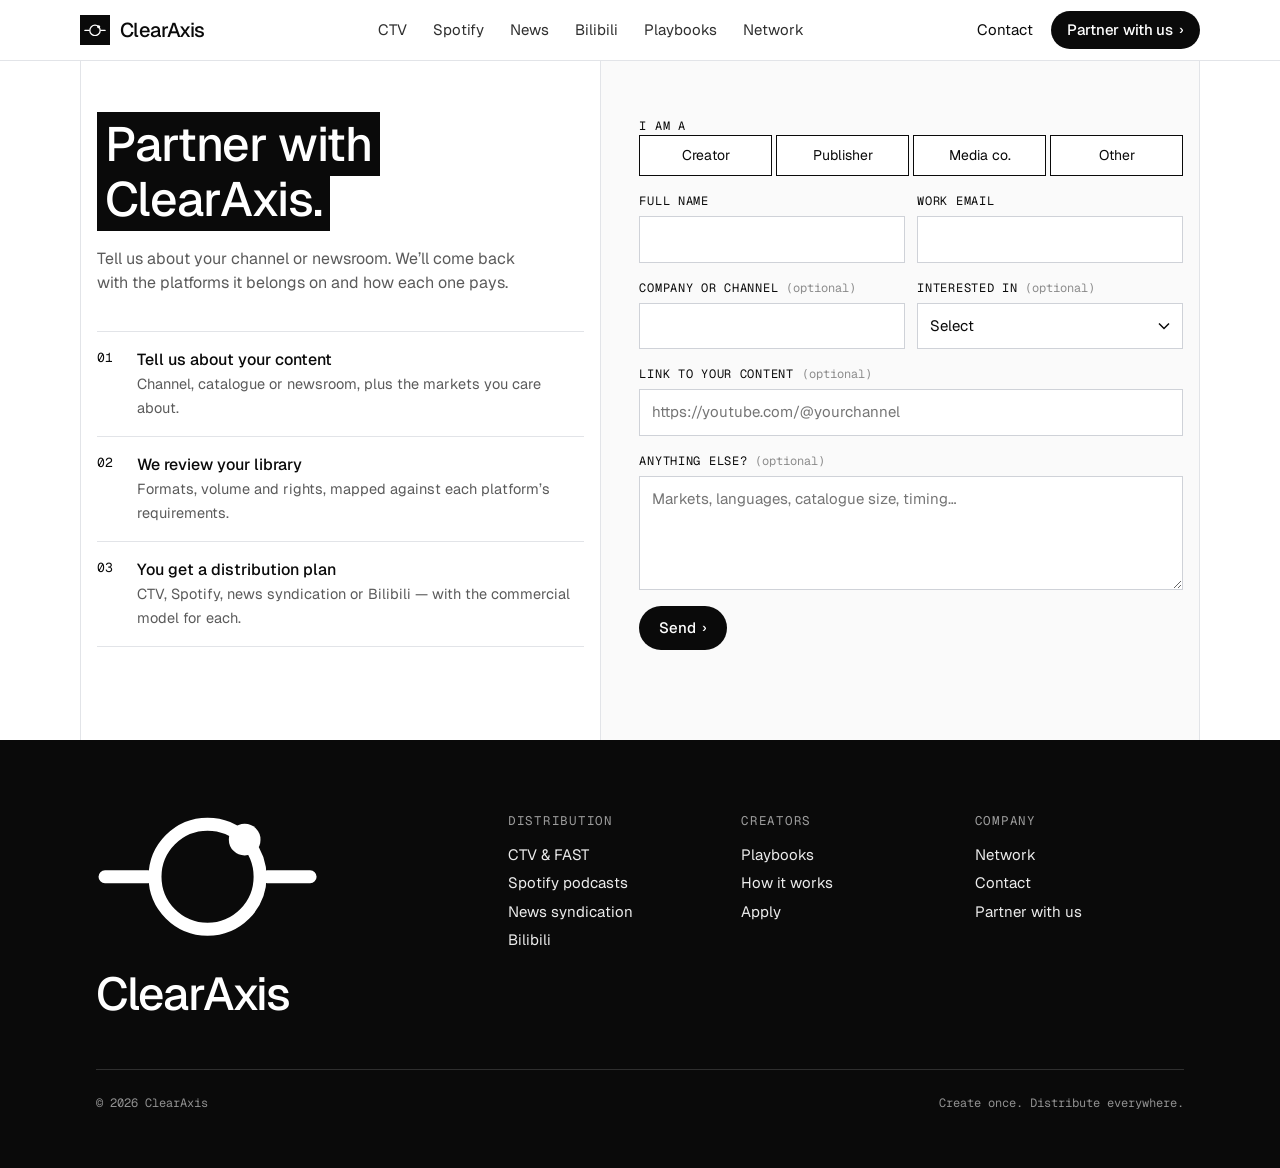
==== contact.html @ 12754bfb "Add ClearAxis site source Static site (HTML/CSS/vanilla JS, no build step) imported from the clearax" ====
<!doctype html>
<html lang="en">
<head>
  <meta charset="utf-8">
  <meta name="viewport" content="width=device-width, initial-scale=1, viewport-fit=cover">
  <title>Partner with us — ClearAxis</title>
  <meta name="description" content="Tell ClearAxis about your channel or newsroom and get a distribution plan across CTV, Spotify, news syndication and Bilibili.">
  <meta name="theme-color" content="#ffffff">
  <link rel="icon" href="assets/favicon.svg" type="image/svg+xml">
  <link rel="apple-touch-icon" href="apple-touch-icon.png">
  <meta property="og:type" content="website">
  <meta property="og:site_name" content="ClearAxis">
  <meta property="og:title" content="Partner with us — ClearAxis">
  <meta property="og:description" content="Tell ClearAxis about your channel or newsroom and get a distribution plan across CTV, Spotify, news syndication and Bilibili.">
  <meta property="og:url" content="https://clearaxis.org/contact.html">
  <meta property="og:image" content="https://clearaxis.org/assets/brand/og-image.png">
  <meta name="twitter:card" content="summary_large_image">
  <link rel="preconnect" href="https://fonts.googleapis.com">
  <link rel="preconnect" href="https://fonts.gstatic.com" crossorigin>
  <link href="https://fonts.googleapis.com/css2?family=Geist:wght@400;500;600&family=Geist+Mono:wght@400;500&display=swap" rel="stylesheet">
  <link rel="stylesheet" href="app.css">
</head>
<body>

  <header class="nav">
    <div class="nav__in">
      <a class="brand" href="index.html" aria-label="ClearAxis home"><span class="brand__sq"><svg viewBox="-31 -18 62 36" aria-hidden="true"><g fill="none" stroke="currentColor" stroke-width="3.6" stroke-linecap="round"><path d="M-28.5 0H-16.6M16.6 0H28.5"/><circle r="14.6"/></g><circle cx="10.32" cy="-10.32" r="4.4" fill="currentColor"/></svg></span>ClearAxis</a>
      <nav class="nav__links" aria-label="Primary">
        <a href="index.html#services" data-svc="0">CTV</a>
        <a href="index.html#services" data-svc="1">Spotify</a>
        <a href="index.html#services" data-svc="2">News</a>
        <a href="index.html#services" data-svc="3">Bilibili</a>
        <a href="index.html#playbooks">Playbooks</a>
        <a href="index.html#network">Network</a>
      </nav>
      <div class="nav__right">
        <a class="txt" href="contact.html">Contact</a>
        <a class="pill" href="contact.html">Partner with us <span class="chev" aria-hidden="true">&rsaquo;</span></a>
      </div>
      <button class="burger" type="button" aria-label="Open menu" aria-expanded="false" aria-controls="menu"><span></span><span></span></button>
    </div>
  </header>
  <div class="menu" id="menu" hidden>
    <a href="index.html#services" data-svc="0">CTV &amp; FAST</a>
    <a href="index.html#services" data-svc="1">Spotify podcasts</a>
    <a href="index.html#services" data-svc="2">News syndication</a>
    <a href="index.html#services" data-svc="3">Bilibili</a>
    <a href="index.html#playbooks">Playbooks</a>
    <a href="index.html#network">Network</a>
    <a class="pill" href="contact.html">Partner with us <span class="chev" aria-hidden="true">&rsaquo;</span></a>
  </div>

  <main>
    <section class="band" style="border-top:0">
      <div class="frame contact">
        <div class="contact__intro">
          <h1><span class="hl">Partner with</span><br><span class="hl">ClearAxis.</span></h1>
          <p class="lead">Tell us about your channel or newsroom. We&rsquo;ll come back with the platforms it belongs on and how each one pays.</p>
          <ol>
            <li><b>01</b><div><strong>Tell us about your content</strong><span>Channel, catalogue or newsroom, plus the markets you care about.</span></div></li>
            <li><b>02</b><div><strong>We review your library</strong><span>Formats, volume and rights, mapped against each platform&rsquo;s requirements.</span></div></li>
            <li><b>03</b><div><strong>You get a distribution plan</strong><span>CTV, Spotify, news syndication or Bilibili &mdash; with the commercial model for each.</span></div></li>
          </ol>
        </div>
        <div class="contact__form">
          <form class="form" id="partner-form" name="partner" method="POST" data-netlify="true" netlify-honeypot="bot-field">
            <input type="hidden" name="form-name" value="partner">
            <p class="form__trap" aria-hidden="true"><label>Leave this empty <input name="bot-field" tabindex="-1" autocomplete="off"></label></p>

            <fieldset class="field" data-field="type">
              <legend>I am a</legend>
              <div class="seg">
                <label><input type="radio" name="type" value="Creator" required><span>Creator</span></label>
                <label><input type="radio" name="type" value="Publisher"><span>Publisher</span></label>
                <label><input type="radio" name="type" value="Media company"><span>Media co.</span></label>
                <label><input type="radio" name="type" value="Other"><span>Other</span></label>
              </div>
              <p class="field__error" aria-live="polite"></p>
            </fieldset>

            <div class="form__row">
              <div class="field" data-field="name">
                <label for="f-name">Full name</label>
                <input class="input" id="f-name" name="name" type="text" autocomplete="name" required>
                <p class="field__error" aria-live="polite"></p>
              </div>
              <div class="field" data-field="email">
                <label for="f-email">Work email</label>
                <input class="input" id="f-email" name="email" type="email" autocomplete="email" required>
                <p class="field__error" aria-live="polite"></p>
              </div>
            </div>

            <div class="form__row">
              <div class="field">
                <label for="f-company">Company or channel <i>(optional)</i></label>
                <input class="input" id="f-company" name="company" type="text" autocomplete="organization">
              </div>
              <div class="field">
                <label for="f-interest">Interested in <i>(optional)</i></label>
                <select class="input" id="f-interest" name="interest">
                  <option value="">Select</option>
                  <option>CTV &amp; FAST (Pluto TV, Roku, Tubi, Prime Video)</option>
                  <option>Spotify podcasts</option>
                  <option>News syndication (MSN and others)</option>
                  <option>Bilibili</option>
                  <option>Not sure yet</option>
                </select>
              </div>
            </div>

            <div class="field" data-field="link">
              <label for="f-link">Link to your content <i>(optional)</i></label>
              <input class="input" id="f-link" name="link" type="url" inputmode="url" placeholder="https://youtube.com/@yourchannel">
              <p class="field__error" aria-live="polite"></p>
            </div>

            <div class="field">
              <label for="f-message">Anything else? <i>(optional)</i></label>
              <textarea class="input" id="f-message" name="message" rows="4" placeholder="Markets, languages, catalogue size, timing&hellip;"></textarea>
            </div>

            <button class="pill form__submit" type="submit">Send <span class="chev" aria-hidden="true">&rsaquo;</span></button>
            <p class="form__status" role="status"></p>
          </form>

          <div class="form-done" hidden tabindex="-1">
            <h3>Thanks &mdash; we have your details.</h3>
            <p>We&rsquo;ll review your content and come back to you with next steps.</p>
          </div>
        </div>
      </div>
    </section>
  </main>

  <footer class="foot">
    <div class="foot__in">
      <div>
        <div class="foot__mark"><svg viewBox="-31 -18 62 36" aria-hidden="true"><g fill="none" stroke="currentColor" stroke-width="3.6" stroke-linecap="round"><path d="M-28.5 0H-16.6M16.6 0H28.5"/><circle r="14.6"/></g><circle cx="10.32" cy="-10.32" r="4.4" fill="currentColor"/></svg></div>
        <div class="foot__word">ClearAxis</div>
      </div>
      <div class="foot__cols">
        <div>
          <h4>Distribution</h4>
          <a href="index.html#services" data-svc="0">CTV &amp; FAST</a>
          <a href="index.html#services" data-svc="1">Spotify podcasts</a>
          <a href="index.html#services" data-svc="2">News syndication</a>
          <a href="index.html#services" data-svc="3">Bilibili</a>
        </div>
        <div>
          <h4>Creators</h4>
          <a href="index.html#playbooks">Playbooks</a>
          <a href="index.html#how">How it works</a>
          <a href="contact.html">Apply</a>
        </div>
        <div>
          <h4>Company</h4>
          <a href="index.html#network">Network</a>
          <a href="contact.html">Contact</a>
          <a href="contact.html">Partner with us</a>
        </div>
      </div>
      <div class="foot__legal"><span>&copy; 2026 ClearAxis</span><span>Create once. Distribute everywhere.</span></div>
    </div>
  </footer>
  <script src="app.js" defer></script>
</body>
</html>
---- app.css ----
/* ==========================================================================
   ClearAxis — white / black, hairline grid, pixel art, lots of logos
   ========================================================================== */

:root {
  --bg: #ffffff;
  --ink: #0a0a0a;
  --muted: #5b5b5b;
  --faint: #8c8c8c;
  --line: #e2e4e8;
  --tile: #f4f4f2;
  --tile-2: #ebebe8;
  --panel: #f3f4f6;
  --sans: "Geist", "Inter", -apple-system, "Segoe UI", system-ui, sans-serif;
  --mono: "Geist Mono", ui-monospace, "SFMono-Regular", Menlo, monospace;
  --w: 1120px;
  --ease: cubic-bezier(0.22, 1, 0.36, 1);
}

*, *::before, *::after { box-sizing: border-box; }
html { scroll-behavior: smooth; -webkit-text-size-adjust: 100%; }
body {
  margin: 0; background: var(--bg); color: var(--ink);
  font-family: var(--sans); font-size: 16px; line-height: 1.5;
  -webkit-font-smoothing: antialiased; -moz-osx-font-smoothing: grayscale;
  overflow-x: hidden;
}
img, svg { display: block; max-width: 100%; }
a { color: inherit; text-decoration: none; }
button { font: inherit; color: inherit; background: none; border: 0; padding: 0; cursor: pointer; }
ul, ol { list-style: none; margin: 0; padding: 0; }
p { margin: 0; }
h1, h2, h3, h4 { margin: 0; font-weight: 500; letter-spacing: -0.02em; }
:focus-visible { outline: 2px solid var(--ink); outline-offset: 2px; }
.sr-only { position: absolute; width: 1px; height: 1px; overflow: hidden; clip: rect(0 0 0 0); white-space: nowrap; }
.pixel { image-rendering: pixelated; image-rendering: crisp-edges; }

/* Frame: full-width horizontal hairlines, vertical hairlines at the container edges */
.band { border-top: 1px solid var(--line); }
.frame { width: min(var(--w), 100% - 32px); margin: 0 auto; border-left: 1px solid var(--line); border-right: 1px solid var(--line); position: relative; }
.pad { padding: clamp(56px, 7vw, 88px) clamp(16px, 2vw, 16px); }
.pad-x { padding-left: 16px; padding-right: 16px; }

/* Type */
.h2 { font-size: clamp(28px, 3.4vw, 42px); line-height: 1.12; letter-spacing: -0.025em; }
.h2 .dim { color: var(--faint); }
.sub { margin-top: 10px; font-size: clamp(16px, 1.4vw, 19px); color: var(--ink); letter-spacing: -0.01em; }
.mono { font-family: var(--mono); }
.caps { font-family: var(--mono); font-size: 13px; letter-spacing: 0.06em; text-transform: uppercase; }
.link-caps { display: inline-flex; align-items: center; gap: 8px; font-family: var(--mono); font-size: 13px; letter-spacing: 0.06em; text-transform: uppercase; }
.link-caps::after { content: ""; width: 0; height: 0; border-left: 6px solid currentColor; border-top: 4px solid transparent; border-bottom: 4px solid transparent; transition: transform 0.2s ease; }
.link-caps:hover::after { transform: translateX(3px); }
.hl { background: var(--ink); color: #fff; padding: 0.02em 0.16em; box-decoration-break: clone; -webkit-box-decoration-break: clone; }
.hl-soft { background: var(--tile-2); padding: 0.05em 0.2em; box-decoration-break: clone; -webkit-box-decoration-break: clone; }
.tag { font-family: var(--mono); background: var(--tile-2); padding: 1px 5px; }

/* Buttons */
.pill {
  display: inline-flex; align-items: center; gap: 6px;
  padding: 8px 16px; border-radius: 999px;
  font-size: 15px; font-weight: 500; letter-spacing: -0.01em; white-space: nowrap;
  background: var(--ink); color: #fff;
  transition: background-color 0.2s ease, transform 0.2s ease;
}
.pill:hover { background: #2a2a2a; }
.pill--soft { background: var(--tile-2); color: var(--ink); }
.pill--soft:hover { background: #dcdcd8; }
.pill .chev { font-size: 13px; transform: translateY(-0.5px); }

/* --------------------------------------------------------------------------
   Nav
   -------------------------------------------------------------------------- */
.nav { position: sticky; top: 0; z-index: 50; background: rgba(255, 255, 255, 0.94); -webkit-backdrop-filter: blur(10px); backdrop-filter: blur(10px); border-bottom: 1px solid var(--line); }
.nav__in { width: min(var(--w), 100% - 32px); margin: 0 auto; height: 60px; display: flex; align-items: center; gap: 28px; }
.brand { display: inline-flex; align-items: center; gap: 10px; font-size: 20px; font-weight: 500; letter-spacing: -0.03em; flex: none; }
.brand__sq { width: 30px; height: 30px; background: var(--ink); color: #fff; display: grid; place-items: center; }
.brand__sq svg { width: 22px; height: auto; }
.nav__links { display: flex; gap: 26px; margin: 0 auto; font-size: 15px; }
.nav__links a { color: var(--ink); opacity: 0.85; transition: opacity 0.2s; }
.nav__links a:hover { opacity: 1; }
.nav__right { display: flex; align-items: center; gap: 18px; font-size: 15px; }
.burger { display: none; width: 40px; height: 40px; position: relative; margin-left: auto; }
.burger span { position: absolute; left: 10px; right: 10px; height: 1.6px; background: var(--ink); transition: transform 0.3s var(--ease), top 0.3s var(--ease); }
.burger span:first-child { top: 15px; } .burger span:last-child { top: 23px; }
.burger[aria-expanded="true"] span:first-child { top: 19px; transform: rotate(45deg); }
.burger[aria-expanded="true"] span:last-child { top: 19px; transform: rotate(-45deg); }
.menu { position: fixed; top: 61px; left: 0; right: 0; z-index: 49; background: #fff; border-bottom: 1px solid var(--line); padding: 8px 16px 20px; }
.menu[hidden] { display: none; }
.menu a { display: block; padding: 14px 0; border-bottom: 1px solid var(--line); font-size: 18px; }
.menu .pill { margin-top: 16px; width: 100%; justify-content: center; border: 0; }

/* --------------------------------------------------------------------------
   Hero
   -------------------------------------------------------------------------- */
.hero { position: relative; overflow: hidden; min-height: clamp(560px, 78vh, 700px); display: flex; flex-direction: column; align-items: center; text-align: center;
  background-color: #f2f3f5;
  background-image: radial-gradient(rgba(10, 10, 10, 0.12) 1px, transparent 1.2px);
  background-size: 9px 9px;
}
.hero__copy { position: relative; z-index: 2; padding: clamp(56px, 9vh, 96px) 16px 0; display: flex; flex-direction: column; align-items: center; }
.hero h1 { font-size: clamp(34px, 5.2vw, 60px); line-height: 1.18; letter-spacing: -0.03em; font-weight: 500; max-width: 16ch; }
.hero h1 .hl { padding: 0 0.18em; }
.hero__sub { margin-top: 22px; font-size: clamp(16px, 1.5vw, 19px); line-height: 1.5; max-width: 46ch; }
.hero__sub span { background: rgba(255, 255, 255, 0.9); padding: 1px 6px; box-decoration-break: clone; -webkit-box-decoration-break: clone; }
.hero__cta { display: flex; gap: 8px; justify-content: center; flex-wrap: wrap; margin-top: 26px; }
.hero__art { position: absolute; left: 0; right: 0; bottom: 0; z-index: 1; width: 100%; height: 50%; object-fit: cover; object-position: center bottom; }

/* --------------------------------------------------------------------------
   Logo wall
   -------------------------------------------------------------------------- */
.logos__title { font-size: 18px; font-weight: 500; letter-spacing: -0.01em; margin-bottom: 14px; }
.logos { display: grid; grid-template-columns: repeat(6, 1fr); gap: 4px; }
.logo-tile { height: 84px; background: var(--tile); display: grid; place-items: center; transition: background-color 0.25s ease; }
.logo-tile:hover { background: var(--tile-2); }
.logo-tile img { height: var(--h, 24px); width: auto; max-width: 70%; }
.logo-tile span { display: inline-flex; align-items: center; gap: 8px; font-size: 16px; font-weight: 600; letter-spacing: -0.02em; }
.logo-tile span img { height: 22px; }

/* --------------------------------------------------------------------------
   Services (list + animated panel)
   -------------------------------------------------------------------------- */
.svc { display: grid; grid-template-columns: 330px 1fr; gap: 20px; margin-top: 44px; align-items: start; }
.svc__list li { border-top: 2px solid var(--line); padding: 18px 0 22px; cursor: pointer; }
.svc__list li.is-on { border-top-color: var(--ink); }
.svc__list h3 { font-size: 16px; font-weight: 500; letter-spacing: -0.01em; }
.svc__list p { margin-top: 10px; font-size: 15px; color: var(--ink); line-height: 1.45; }
.svc__list .link-caps { margin-top: 18px; }
.svc__list li:not(.is-on) p, .svc__list li:not(.is-on) .link-caps { display: none; }
.svc__list li:not(.is-on) h3 { color: var(--muted); }
.svc__panel { position: relative; min-height: 440px; background: var(--panel); overflow: hidden; }
.mock { position: absolute; inset: 0; padding: 36px 38px; opacity: 0; visibility: hidden; transition: opacity 0.4s ease, visibility 0s linear 0.4s; font-family: var(--mono); font-size: 12.5px; color: #1f2a37; }
.mock.is-on { opacity: 1; visibility: visible; transition: opacity 0.4s ease; }
.mock__title { margin-bottom: 18px; }
.mock__row { display: grid; grid-template-columns: 110px 1fr 70px; gap: 14px; align-items: center; background: #fbfbfc; border: 1px solid #e6e8ec; padding: 10px 12px; margin-bottom: 8px; }
.mock__row img { height: 16px; width: auto; }
.bar { height: 6px; background: #e3e6eb; position: relative; overflow: hidden; }
.bar i { position: absolute; inset: 0 auto 0 0; width: 0; background: var(--ink); }
.mock.is-on .bar i { animation: fill 2.2s var(--ease) forwards; animation-delay: var(--d, 0s); }
@keyframes fill { to { width: var(--to, 100%); } }
.state { font-size: 11px; text-align: right; }
.state b { display: inline-block; padding: 1px 6px; background: var(--ink); color: #fff; font-weight: 500; }
.state s { text-decoration: none; padding: 1px 6px; background: #e3e6eb; }
.epg { display: grid; grid-template-columns: 70px repeat(6, 1fr); gap: 3px; margin-top: 18px; font-size: 11px; }
.epg div { background: #fbfbfc; border: 1px solid #e6e8ec; padding: 6px 7px; white-space: nowrap; overflow: hidden; text-overflow: ellipsis; }
.epg .t { background: none; border: 0; color: #6b7280; }
.epg .x2 { grid-column: span 2; } .epg .x3 { grid-column: span 3; }
.epg .dark { background: var(--ink); color: #fff; border-color: var(--ink); }
.ep { display: grid; grid-template-columns: 34px 1fr auto; gap: 12px; align-items: center; background: #fbfbfc; border: 1px solid #e6e8ec; padding: 9px 12px; margin-bottom: 8px; }
.ep__art { width: 34px; height: 34px; background: var(--ink); display: grid; place-items: center; }
.ep__art img { width: 18px; }
.ep b { font-weight: 500; display: block; font-family: var(--sans); font-size: 13px; }
.wave { display: flex; align-items: center; gap: 2px; height: 16px; margin-top: 4px; }
.wave i { width: 3px; background: #c9ced6; }
.chips { display: flex; gap: 6px; flex-wrap: wrap; }
.chip { font-family: var(--mono); font-size: 11.5px; border: 1px solid var(--ink); border-radius: 999px; padding: 3px 10px; background: #fff; white-space: nowrap; }
.chip.is-dark { background: var(--ink); color: #fff; }
.chart { margin-top: 18px; background: #fbfbfc; border: 1px solid #e6e8ec; padding: 12px 14px; }
.chart svg { width: 100%; height: 110px; overflow: visible; }
.chart .caption { display: flex; justify-content: space-between; font-size: 11px; color: #6b7280; margin-bottom: 8px; }
.draw { stroke-dasharray: 800; stroke-dashoffset: 800; }
.mock.is-on .draw { animation: draw 2.6s var(--ease) forwards 0.3s; }
@keyframes draw { to { stroke-dashoffset: 0; } }
.article { background: #fff; border: 1px solid #e6e8ec; padding: 14px 16px; }
.article b { display: block; font-family: var(--sans); font-size: 15px; font-weight: 500; margin: 4px 0; }
.syn { display: grid; grid-template-columns: repeat(4, 1fr); gap: 8px; margin-top: 12px; }
.syn div { background: #fff; border: 1px solid #e6e8ec; height: 52px; display: grid; place-items: center; position: relative; }
.syn img { height: 18px; width: auto; max-width: 80%; }
.syn div::after { content: "✓"; position: absolute; top: 4px; right: 6px; font-size: 10px; opacity: 0; }
.mock.is-on .syn div::after { animation: pop 0.3s ease forwards; animation-delay: var(--d, 0.6s); }
@keyframes pop { to { opacity: 1; } }
.bars { display: flex; align-items: flex-end; gap: 10px; height: 90px; }
.bars span { flex: 1; background: var(--ink); height: 0; }
.mock.is-on .bars span { animation: grow 1.6s var(--ease) forwards; animation-delay: var(--d, 0s); }
@keyframes grow { to { height: var(--h); } }
.player { position: relative; height: 190px; background: #111; overflow: hidden; }
.player__art { position: absolute; inset: 0; width: 100%; height: 100%; object-fit: cover; opacity: 0.55; filter: invert(1); }
.danmaku { position: absolute; left: 100%; white-space: nowrap; color: #fff; font-family: var(--sans); font-size: 13px; text-shadow: 0 1px 2px #000; }
.mock.is-on .danmaku { animation: fly var(--s, 7s) linear infinite; animation-delay: var(--d, 0s); }
@keyframes fly { to { transform: translateX(calc(-100% - 700px)); } }
.player__bar { position: absolute; left: 0; right: 0; bottom: 0; height: 30px; background: rgba(0, 0, 0, 0.6); display: flex; align-items: center; gap: 10px; padding: 0 10px; color: #fff; font-size: 11px; }
.player__bar img { height: 14px; filter: brightness(0) invert(1); }

/* --------------------------------------------------------------------------
   Pixel grid strip
   -------------------------------------------------------------------------- */
.strip { display: grid; grid-template-columns: repeat(14, 1fr); height: 80px; }
.strip i { border-right: 1px solid var(--line); position: relative; }
.strip i:last-child { border-right: 0; }
.strip .blk { position: absolute; background: var(--ink); }

/* --------------------------------------------------------------------------
   Split (text + pixel art)
   -------------------------------------------------------------------------- */
.split { display: grid; grid-template-columns: 1fr 1fr; }
.split > div:first-child { padding: 44px 16px; border-right: 1px solid var(--line); }
.split h2 { font-size: clamp(28px, 3vw, 36px); line-height: 1.2; }
.split .lead { margin-top: 22px; color: var(--muted); max-width: 32ch; font-size: 15.5px; }
.split .lead + .lead { margin-top: 12px; }
.checks { margin-top: 30px; font-family: var(--mono); font-size: 13.5px; }
.checks p { margin-bottom: 12px; }
.checks li { display: flex; gap: 10px; align-items: center; padding: 3px 0; }
.checks li::before { content: ""; width: 10px; height: 10px; background: var(--ink); flex: none; }
.split__art { display: flex; align-items: center; justify-content: center; padding: 30px; overflow: hidden; position: relative; }
.split__art img { width: 100%; }

/* --------------------------------------------------------------------------
   8-card grid
   -------------------------------------------------------------------------- */
.cards { display: grid; grid-template-columns: repeat(4, 1fr); gap: 40px 20px; margin-top: 44px; }
.card__art { height: 180px; background: var(--panel); position: relative; overflow: hidden; margin-bottom: 18px; display: grid; place-items: center; padding: 18px; }
.card h3 { font-size: 16px; font-weight: 500; letter-spacing: -0.01em; }
.card p { margin-top: 10px; font-size: 15px; color: var(--muted); line-height: 1.45; }
.card .link-caps { margin-top: 16px; }
.mini { width: 100%; font-family: var(--mono); font-size: 10.5px; color: #374151; }
.mini .row { display: flex; align-items: center; gap: 6px; background: #fff; border: 1px solid #e6e8ec; padding: 6px 8px; margin-bottom: 5px; }
.mini .row img { height: 12px; width: auto; }
.mini .grow { flex: 1; height: 4px; background: #e3e6eb; position: relative; }
.mini .grow i { position: absolute; inset: 0 auto 0 0; background: var(--ink); }
.mini .dots { display: grid; grid-template-columns: repeat(8, 1fr); gap: 3px; }
.mini .dots i { height: 16px; background: #e3e6eb; }
.mini .dots i.on { background: var(--ink); }
.mini svg { width: 100%; height: 80px; }

/* --------------------------------------------------------------------------
   Playbooks
   -------------------------------------------------------------------------- */
.center { text-align: center; }
.play { display: grid; grid-template-columns: 1fr 1fr; margin-top: 40px; }
.play__list { background: #f7f8f9; padding: 48px clamp(20px, 6vw, 84px); display: grid; gap: 10px; align-content: center; }
.play__list button { display: flex; align-items: center; justify-content: space-between; gap: 16px; text-align: left; border: 1px solid var(--ink); background: #fff; padding: 9px 12px; font-size: 15px; transition: background-color 0.2s; }
.play__list button[aria-pressed="true"] { background: var(--ink); color: #fff; }
.play__list button:hover:not([aria-pressed="true"]) { background: var(--tile); }
.play__detail { background: var(--tile); padding: 48px clamp(20px, 4vw, 52px); display: flex; flex-direction: column; gap: 18px; justify-content: center; }
.play__detail .kick { align-self: flex-start; background: var(--ink); color: #fff; padding: 8px 14px; font-size: 15px; font-weight: 500; }
.play__detail p { max-width: 44ch; font-size: 15.5px; }
.play__meta { display: grid; grid-template-columns: 110px 1fr; gap: 10px 14px; align-items: start; margin-top: 18px; }
.play__meta dt { font-family: var(--mono); font-size: 13px; letter-spacing: 0.06em; padding-top: 4px; }
.play__meta dd { margin: 0; }

/* --------------------------------------------------------------------------
   Steps with pixel art
   -------------------------------------------------------------------------- */
.steps { display: grid; grid-template-columns: repeat(3, 1fr); gap: 20px; margin-top: 44px; }
.step__art { position: relative; height: 320px; overflow: hidden; background: #fff; }
.step__art .tex { position: absolute; inset: 0; width: 100%; height: 100%; object-fit: cover; }
.step__ui { position: absolute; left: 12%; right: 12%; top: 16%; bottom: 16%; background: #fff; border: 1px solid var(--ink); padding: 16px; font-family: var(--mono); font-size: 11.5px; display: flex; flex-direction: column; gap: 8px; box-shadow: 6px 6px 0 var(--ink); }
.step__ui .field { border: 1px solid #d5d8de; padding: 7px 9px; color: #6b7280; }
.step__ui .go { align-self: flex-start; background: var(--ink); color: #fff; padding: 5px 10px; }
.step h3 { margin-top: 18px; font-size: 16px; }
.step p { margin-top: 10px; font-size: 15px; line-height: 1.45; }

/* CTA band */
.cta { text-align: center; }
.cta p { margin-top: 14px; color: var(--muted); font-size: 15px; }
.cta .hero__cta { margin-top: 30px; }

/* --------------------------------------------------------------------------
   Big stat
   -------------------------------------------------------------------------- */
.big { display: grid; grid-template-columns: 1fr 1.25fr; min-height: 520px; position: relative; }
.big__left { display: flex; flex-direction: column; border-right: 1px solid var(--line); }
.big__left h2 { padding: 110px 24px 30px; font-size: clamp(28px, 3vw, 36px); line-height: 1.2; border-bottom: 1px solid var(--line); }
.big__right { position: relative; overflow: hidden; }
.big__right img { position: absolute; right: 0; bottom: 0; width: 100%; }
.big__stat { position: absolute; left: 24px; bottom: 28px; z-index: 2; pointer-events: none; }
.big__stat .caps { display: inline-flex; align-items: center; gap: 8px; background: #fff; padding: 2px 6px 2px 0; }
.big__stat .caps::before { content: ""; width: 11px; height: 14px; background: var(--ink); }
.big__stat strong { display: inline-block; margin-top: 8px; font-size: clamp(48px, 8vw, 96px); font-weight: 500; letter-spacing: -0.04em; line-height: 1; background: var(--tile-2); padding: 4px 10px; font-variant-numeric: tabular-nums; }

/* --------------------------------------------------------------------------
   Graph panels
   -------------------------------------------------------------------------- */
.graphs { display: grid; grid-template-columns: 1.3fr 1fr 1fr; gap: 20px; margin-top: 40px; }
.graph { border: 1px solid var(--line); padding: 20px; background: #fff; }
.graph__head { display: flex; justify-content: space-between; align-items: baseline; gap: 10px; margin-bottom: 18px; }
.graph__head b { font-size: 15px; font-weight: 500; }
.graph__head span { font-family: var(--mono); font-size: 11px; color: var(--faint); text-transform: uppercase; letter-spacing: 0.06em; }
.hbars { display: grid; gap: 12px; }
.hbar { display: grid; grid-template-columns: 130px 1fr 28px; align-items: center; gap: 10px; font-size: 13.5px; }
.hbar .track { height: 22px; background: var(--tile); position: relative; }
.hbar .track i { position: absolute; inset: 0 auto 0 0; width: 0; background: var(--ink); transition: width 1.4s var(--ease); }
.hbar em { font-style: normal; font-family: var(--mono); font-size: 12px; text-align: right; }
.hbar .logos-row { display: flex; gap: 4px; position: absolute; inset: 0; align-items: center; padding-left: 6px; }
.hbar .logos-row img { height: 14px; width: auto; filter: brightness(0) invert(1); }
.donut { display: flex; align-items: center; gap: 20px; }
.donut svg { width: 150px; height: 150px; flex: none; }
.legend { display: grid; gap: 8px; font-size: 13px; }
.legend li { display: flex; align-items: center; gap: 8px; }
.legend i { width: 10px; height: 10px; flex: none; }
.spark svg { width: 100%; height: 150px; }
.spark .note { margin-top: 10px; font-family: var(--mono); font-size: 11px; color: var(--faint); }

/* --------------------------------------------------------------------------
   Stat tiles
   -------------------------------------------------------------------------- */
.tiles { display: grid; grid-template-columns: repeat(4, 1fr); gap: 4px; margin-top: 18px; }
.tile { padding: 18px 16px 16px; background: var(--tile); }
.tile:nth-child(2) { background: #e9eaec; } .tile:nth-child(3) { background: #f0f0ee; } .tile:nth-child(4) { background: #e4e5e7; }
.tile strong { display: block; font-size: 32px; font-weight: 500; letter-spacing: -0.03em; line-height: 1.1; font-variant-numeric: tabular-nums; }
.tile > span { display: block; margin-top: 8px; }

/* --------------------------------------------------------------------------
   Footer
   -------------------------------------------------------------------------- */
.foot { background: var(--ink); color: #fff; }
.foot__in { width: min(var(--w), 100% - 32px); margin: 0 auto; padding: 72px 16px 56px; display: grid; grid-template-columns: 1.1fr 2fr; gap: 40px; }
.foot__mark svg { width: min(260px, 60%); height: auto; color: #fff; }
.foot__word { margin-top: 18px; font-size: clamp(34px, 4vw, 46px); font-weight: 500; letter-spacing: -0.04em; }
.foot__cols { display: grid; grid-template-columns: repeat(3, 1fr); gap: 24px; }
.foot__cols h4 { font-family: var(--mono); font-size: 12.5px; font-weight: 400; letter-spacing: 0.06em; text-transform: uppercase; color: rgba(255, 255, 255, 0.6); margin-bottom: 10px; }
.foot__cols a { display: block; font-size: 15px; padding: 3px 0; opacity: 0.92; }
.foot__cols a:hover { opacity: 1; text-decoration: underline; text-underline-offset: 3px; }
.foot__legal { grid-column: 1 / -1; display: flex; justify-content: space-between; gap: 16px; flex-wrap: wrap; padding-top: 24px; border-top: 1px solid rgba(255, 255, 255, 0.15); font-family: var(--mono); font-size: 12px; color: rgba(255, 255, 255, 0.55); }

/* --------------------------------------------------------------------------
   Contact page
   -------------------------------------------------------------------------- */
.contact { display: grid; grid-template-columns: 1fr 1.15fr; }
.contact__intro { padding: 56px 16px; border-right: 1px solid var(--line); }
.contact__intro h1 { font-size: clamp(32px, 4vw, 48px); line-height: 1.15; }
.contact__intro .lead { margin-top: 20px; color: var(--muted); max-width: 38ch; }
.contact__intro ol { margin-top: 36px; border-top: 1px solid var(--line); }
.contact__intro li { display: grid; grid-template-columns: 40px 1fr; padding: 16px 0; border-bottom: 1px solid var(--line); }
.contact__intro li b { font-family: var(--mono); font-weight: 400; font-size: 13px; }
.contact__intro li strong { font-weight: 500; display: block; }
.contact__intro li span { color: var(--muted); font-size: 14.5px; }
.contact__form { padding: 56px 16px 56px clamp(16px, 3vw, 40px); background: #fafafa; }
.form { display: grid; gap: 16px; }
.form[hidden] { display: none; }
.form__trap { position: absolute; left: -9999px; width: 1px; height: 1px; overflow: hidden; }
.form__row { display: grid; grid-template-columns: 1fr 1fr; gap: 12px; }
.field { display: grid; gap: 6px; min-width: 0; }
fieldset.field { border: 0; margin: 0; padding: 0; }
.field > label, .field > legend { font-family: var(--mono); font-size: 12px; letter-spacing: 0.06em; text-transform: uppercase; padding: 0; }
.field i { font-style: normal; color: var(--faint); text-transform: none; letter-spacing: 0; }
.input { width: 100%; padding: 11px 12px; border: 1px solid #cfd2d8; background: #fff; color: var(--ink); font: inherit; font-size: 15px; border-radius: 0; -webkit-appearance: none; appearance: none; }
.input:focus { outline: none; border-color: var(--ink); box-shadow: 0 0 0 3px rgba(10, 10, 10, 0.08); }
textarea.input { min-height: 110px; resize: vertical; }
select.input { padding-right: 36px; background: #fff url("data:image/svg+xml,%3Csvg xmlns='http://www.w3.org/2000/svg' width='12' height='8' fill='none'%3E%3Cpath d='M1 1.5l5 5 5-5' stroke='%230a0a0a' stroke-width='1.5'/%3E%3C/svg%3E") no-repeat right 12px center; cursor: pointer; }
.seg { display: grid; grid-template-columns: repeat(4, 1fr); gap: 4px; }
.seg label { position: relative; cursor: pointer; }
.seg input { position: absolute; inset: 0; opacity: 0; cursor: pointer; }
.seg span { display: block; text-align: center; padding: 9px 4px; border: 1px solid var(--ink); background: #fff; font-size: 14px; }
.seg input:checked + span { background: var(--ink); color: #fff; }
.seg input:focus-visible + span { outline: 2px solid var(--ink); outline-offset: 2px; }
.field.is-invalid .input, .field.is-invalid .seg span { border-color: #b42318; }
.field__error { font-size: 12.5px; color: #b42318; }
.field__error:empty { display: none; }
.form__submit { justify-self: start; border: 0; cursor: pointer; padding: 11px 20px; }
.form__submit[disabled] { opacity: 0.6; cursor: progress; }
.form__status { font-family: var(--mono); font-size: 12.5px; color: var(--muted); min-height: 18px; }
.form__status.is-error { color: #b42318; }
.form-done[hidden] { display: none; }
.form-done { padding: 40px 0; }
.form-done h3 { font-size: 24px; margin-bottom: 8px; }

/* --------------------------------------------------------------------------
   Responsive
   -------------------------------------------------------------------------- */
@media (max-width: 1000px) {
  .nav__links { display: none; }
  .nav__right .txt { display: none; }
  .logos { grid-template-columns: repeat(4, 1fr); }
  .svc { grid-template-columns: 1fr; }
  .cards { grid-template-columns: repeat(2, 1fr); }
  .graphs { grid-template-columns: 1fr 1fr; }
  .graphs .graph:first-child { grid-column: 1 / -1; }
  .tiles { grid-template-columns: repeat(2, 1fr); }
  .foot__in { grid-template-columns: 1fr; }
}
@media (max-width: 760px) {
  .nav__right { display: none; }
  .burger { display: block; }
  .logos { grid-template-columns: repeat(3, 1fr); }
  .logo-tile { height: 70px; }
  .split, .play, .big, .contact { grid-template-columns: 1fr; }
  .split > div:first-child, .big__left, .contact__intro { border-right: 0; border-bottom: 1px solid var(--line); }
  .big__left h2 { padding-top: 56px; }
  .big__right { min-height: 320px; }
  .big__stat { position: static; padding: 20px 16px 28px; }
  .steps { grid-template-columns: 1fr; }
  .graphs { grid-template-columns: 1fr; }
  .svc__panel { min-height: 470px; }
  .mock { padding: 22px 18px; }
  .mock__row { grid-template-columns: 84px 1fr 56px; }
  .epg { grid-template-columns: 54px repeat(6, 1fr); font-size: 10px; }
  .hbar { grid-template-columns: 104px 1fr 24px; }
  .form__row { grid-template-columns: 1fr; }
  .seg { grid-template-columns: 1fr 1fr; }
  .foot__cols { grid-template-columns: 1fr 1fr; }
}
@media (max-width: 480px) {
  .cards { grid-template-columns: 1fr; }
  .logos { grid-template-columns: repeat(2, 1fr); }
}
@media (prefers-reduced-motion: reduce) {
  html { scroll-behavior: auto; }
  *, *::before, *::after { animation-duration: 0.01ms !important; animation-iteration-count: 1 !important; transition-duration: 0.01ms !important; }
}
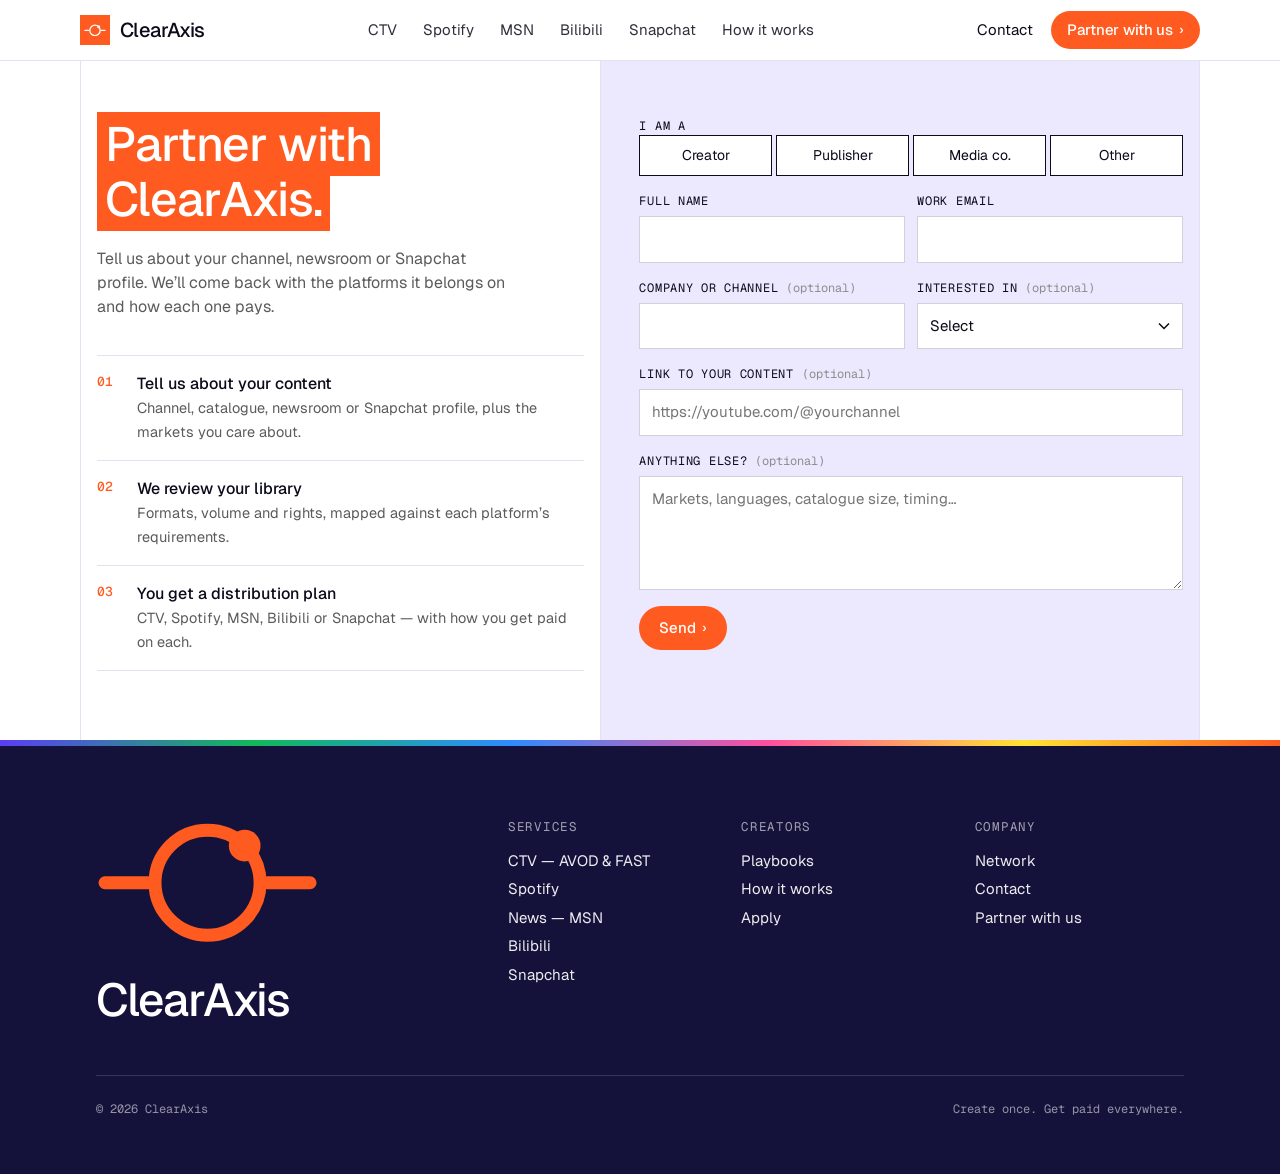
==== commit af7b41fa: "Colourful redesign, detailed service tracks, add Snapchat - New bright palette (orange, sky, violet," ====
--- a/contact.html
+++ b/contact.html
@@ -4,14 +4,14 @@
   <meta charset="utf-8">
   <meta name="viewport" content="width=device-width, initial-scale=1, viewport-fit=cover">
   <title>Partner with us — ClearAxis</title>
-  <meta name="description" content="Tell ClearAxis about your channel or newsroom and get a distribution plan across CTV, Spotify, news syndication and Bilibili.">
-  <meta name="theme-color" content="#ffffff">
+  <meta name="description" content="Tell ClearAxis about your channel, newsroom or Snapchat profile and get a plan across CTV, Spotify, MSN, Bilibili and Snapchat.">
+  <meta name="theme-color" content="#2f8bff">
   <link rel="icon" href="assets/favicon.svg" type="image/svg+xml">
   <link rel="apple-touch-icon" href="apple-touch-icon.png">
   <meta property="og:type" content="website">
   <meta property="og:site_name" content="ClearAxis">
   <meta property="og:title" content="Partner with us — ClearAxis">
-  <meta property="og:description" content="Tell ClearAxis about your channel or newsroom and get a distribution plan across CTV, Spotify, news syndication and Bilibili.">
+  <meta property="og:description" content="Tell ClearAxis about your channel, newsroom or Snapchat profile and get a plan across CTV, Spotify, MSN, Bilibili and Snapchat.">
   <meta property="og:url" content="https://clearaxis.org/contact.html">
   <meta property="og:image" content="https://clearaxis.org/assets/brand/og-image.png">
   <meta name="twitter:card" content="summary_large_image">
@@ -26,12 +26,12 @@
     <div class="nav__in">
       <a class="brand" href="index.html" aria-label="ClearAxis home"><span class="brand__sq"><svg viewBox="-31 -18 62 36" aria-hidden="true"><g fill="none" stroke="currentColor" stroke-width="3.6" stroke-linecap="round"><path d="M-28.5 0H-16.6M16.6 0H28.5"/><circle r="14.6"/></g><circle cx="10.32" cy="-10.32" r="4.4" fill="currentColor"/></svg></span>ClearAxis</a>
       <nav class="nav__links" aria-label="Primary">
-        <a href="index.html#services" data-svc="0">CTV</a>
-        <a href="index.html#services" data-svc="1">Spotify</a>
-        <a href="index.html#services" data-svc="2">News</a>
-        <a href="index.html#services" data-svc="3">Bilibili</a>
-        <a href="index.html#playbooks">Playbooks</a>
-        <a href="index.html#network">Network</a>
+        <a href="index.html#ctv" data-svc="0">CTV</a>
+        <a href="index.html#spotify" data-svc="1">Spotify</a>
+        <a href="index.html#news" data-svc="2">MSN</a>
+        <a href="index.html#bilibili" data-svc="3">Bilibili</a>
+        <a href="index.html#snapchat" data-svc="4">Snapchat</a>
+        <a href="index.html#how">How it works</a>
       </nav>
       <div class="nav__right">
         <a class="txt" href="contact.html">Contact</a>
@@ -41,12 +41,12 @@
     </div>
   </header>
   <div class="menu" id="menu" hidden>
-    <a href="index.html#services" data-svc="0">CTV &amp; FAST</a>
-    <a href="index.html#services" data-svc="1">Spotify podcasts</a>
-    <a href="index.html#services" data-svc="2">News syndication</a>
-    <a href="index.html#services" data-svc="3">Bilibili</a>
-    <a href="index.html#playbooks">Playbooks</a>
-    <a href="index.html#network">Network</a>
+    <a href="index.html#ctv" data-svc="0">CTV &mdash; AVOD &amp; FAST</a>
+    <a href="index.html#spotify" data-svc="1">Spotify &mdash; LATAM monetization</a>
+    <a href="index.html#news" data-svc="2">News &mdash; MSN</a>
+    <a href="index.html#bilibili" data-svc="3">Bilibili &mdash; Chinese dubbing</a>
+    <a href="index.html#snapchat" data-svc="4">Snapchat &mdash; managed profiles</a>
+    <a href="index.html#how">How it works</a>
     <a class="pill" href="contact.html">Partner with us <span class="chev" aria-hidden="true">&rsaquo;</span></a>
   </div>
 
@@ -55,11 +55,11 @@
       <div class="frame contact">
         <div class="contact__intro">
           <h1><span class="hl">Partner with</span><br><span class="hl">ClearAxis.</span></h1>
-          <p class="lead">Tell us about your channel or newsroom. We&rsquo;ll come back with the platforms it belongs on and how each one pays.</p>
+          <p class="lead">Tell us about your channel, newsroom or Snapchat profile. We&rsquo;ll come back with the platforms it belongs on and how each one pays.</p>
           <ol>
-            <li><b>01</b><div><strong>Tell us about your content</strong><span>Channel, catalogue or newsroom, plus the markets you care about.</span></div></li>
+            <li><b>01</b><div><strong>Tell us about your content</strong><span>Channel, catalogue, newsroom or Snapchat profile, plus the markets you care about.</span></div></li>
             <li><b>02</b><div><strong>We review your library</strong><span>Formats, volume and rights, mapped against each platform&rsquo;s requirements.</span></div></li>
-            <li><b>03</b><div><strong>You get a distribution plan</strong><span>CTV, Spotify, news syndication or Bilibili &mdash; with the commercial model for each.</span></div></li>
+            <li><b>03</b><div><strong>You get a distribution plan</strong><span>CTV, Spotify, MSN, Bilibili or Snapchat &mdash; with how you get paid on each.</span></div></li>
           </ol>
         </div>
         <div class="contact__form">
@@ -100,10 +100,11 @@
                 <label for="f-interest">Interested in <i>(optional)</i></label>
                 <select class="input" id="f-interest" name="interest">
                   <option value="">Select</option>
-                  <option>CTV &amp; FAST (Pluto TV, Roku, Tubi, Prime Video)</option>
-                  <option>Spotify podcasts</option>
-                  <option>News syndication (MSN and others)</option>
-                  <option>Bilibili</option>
+                  <option>CTV &mdash; AVOD / FAST (Pluto TV, Roku, Tubi, Prime Video)</option>
+                  <option>Spotify &mdash; LATAM monetization</option>
+                  <option>News &mdash; MSN</option>
+                  <option>Bilibili &mdash; Chinese dubbing</option>
+                  <option>Snapchat &mdash; managed profile</option>
                   <option>Not sure yet</option>
                 </select>
               </div>
@@ -141,11 +142,12 @@
       </div>
       <div class="foot__cols">
         <div>
-          <h4>Distribution</h4>
-          <a href="index.html#services" data-svc="0">CTV &amp; FAST</a>
-          <a href="index.html#services" data-svc="1">Spotify podcasts</a>
-          <a href="index.html#services" data-svc="2">News syndication</a>
-          <a href="index.html#services" data-svc="3">Bilibili</a>
+          <h4>Services</h4>
+          <a href="index.html#ctv" data-svc="0">CTV &mdash; AVOD &amp; FAST</a>
+          <a href="index.html#spotify" data-svc="1">Spotify</a>
+          <a href="index.html#news" data-svc="2">News &mdash; MSN</a>
+          <a href="index.html#bilibili" data-svc="3">Bilibili</a>
+          <a href="index.html#snapchat" data-svc="4">Snapchat</a>
         </div>
         <div>
           <h4>Creators</h4>
@@ -160,7 +162,7 @@
           <a href="contact.html">Partner with us</a>
         </div>
       </div>
-      <div class="foot__legal"><span>&copy; 2026 ClearAxis</span><span>Create once. Distribute everywhere.</span></div>
+      <div class="foot__legal"><span>&copy; 2026 ClearAxis</span><span>Create once. Get paid everywhere.</span></div>
     </div>
   </footer>
   <script src="app.js" defer></script>
--- a/app.css
+++ b/app.css
@@ -1,16 +1,32 @@
 /* ==========================================================================
-   ClearAxis — white / black, hairline grid, pixel art, lots of logos
+   ClearAxis — bright palette, hairline grid, dithered colour pixel art, logos
    ========================================================================== */
 
 :root {
   --bg: #ffffff;
-  --ink: #0a0a0a;
+  --ink: #0b0b1a;
+  /* Brand colours */
+  --orange: #ff5a1f;
+  --orange-2: #e84a10;
+  --sky: #2f8bff;
+  --violet: #5b3df5;
+  --green: #12b85a;
+  --lime: #c6f432;
+  --pink: #ff4f9e;
+  --yellow: #ffe234;
+  /* Pastels */
+  --lav: #ece9ff;
+  --peach: #ffede4;
+  --lemon: #fff7c7;
+  --mint: #dcfbe8;
+  --ice: #e1f0ff;
+  --blush: #ffe3ef;
   --muted: #5b5b5b;
   --faint: #8c8c8c;
-  --line: #e2e4e8;
-  --tile: #f4f4f2;
-  --tile-2: #ebebe8;
-  --panel: #f3f4f6;
+  --line: #e4e2ee;
+  --tile: #f5f3ff;
+  --tile-2: #ece9ff;
+  --panel: #f4f2ff;
   --sans: "Geist", "Inter", -apple-system, "Segoe UI", system-ui, sans-serif;
   --mono: "Geist Mono", ui-monospace, "SFMono-Regular", Menlo, monospace;
   --w: 1120px;
@@ -35,6 +51,13 @@
 .sr-only { position: absolute; width: 1px; height: 1px; overflow: hidden; clip: rect(0 0 0 0); white-space: nowrap; }
 .pixel { image-rendering: pixelated; image-rendering: crisp-edges; }
 
+/* Per-service colour scopes: --c (strong), --cl (pastel), --on (text on --c) */
+.c-ctv  { --c: var(--violet); --cl: var(--lav);   --on: #fff; }
+.c-spot { --c: var(--green);  --cl: var(--mint);  --on: #fff; }
+.c-news { --c: var(--sky);    --cl: var(--ice);   --on: #fff; }
+.c-bili { --c: var(--pink);   --cl: var(--blush); --on: #fff; }
+.c-snap { --c: var(--yellow); --cl: var(--lemon); --on: var(--ink); }
+
 /* Frame: full-width horizontal hairlines, vertical hairlines at the container edges */
 .band { border-top: 1px solid var(--line); }
 .frame { width: min(var(--w), 100% - 32px); margin: 0 auto; border-left: 1px solid var(--line); border-right: 1px solid var(--line); position: relative; }
@@ -50,21 +73,25 @@
 .link-caps { display: inline-flex; align-items: center; gap: 8px; font-family: var(--mono); font-size: 13px; letter-spacing: 0.06em; text-transform: uppercase; }
 .link-caps::after { content: ""; width: 0; height: 0; border-left: 6px solid currentColor; border-top: 4px solid transparent; border-bottom: 4px solid transparent; transition: transform 0.2s ease; }
 .link-caps:hover::after { transform: translateX(3px); }
-.hl { background: var(--ink); color: #fff; padding: 0.02em 0.16em; box-decoration-break: clone; -webkit-box-decoration-break: clone; }
-.hl-soft { background: var(--tile-2); padding: 0.05em 0.2em; box-decoration-break: clone; -webkit-box-decoration-break: clone; }
-.tag { font-family: var(--mono); background: var(--tile-2); padding: 1px 5px; }
+.hl { background: var(--orange); color: #fff; padding: 0.02em 0.16em; box-decoration-break: clone; -webkit-box-decoration-break: clone; }
+.hl-soft { background: var(--lime); padding: 0.05em 0.2em; box-decoration-break: clone; -webkit-box-decoration-break: clone; }
+.tag { font-family: var(--mono); background: var(--lav); color: var(--violet); padding: 1px 5px; }
+.tag--o { background: var(--peach); color: var(--orange-2); }
+.tag--g { background: var(--mint); color: #0a7a3c; }
 
 /* Buttons */
 .pill {
   display: inline-flex; align-items: center; gap: 6px;
   padding: 8px 16px; border-radius: 999px;
   font-size: 15px; font-weight: 500; letter-spacing: -0.01em; white-space: nowrap;
-  background: var(--ink); color: #fff;
+  background: var(--orange); color: #fff;
   transition: background-color 0.2s ease, transform 0.2s ease;
 }
-.pill:hover { background: #2a2a2a; }
-.pill--soft { background: var(--tile-2); color: var(--ink); }
-.pill--soft:hover { background: #dcdcd8; }
+.pill:hover { background: var(--orange-2); transform: translateY(-1px); }
+.pill--soft { background: #fff; color: var(--ink); box-shadow: inset 0 0 0 1.5px var(--ink); }
+.pill--soft:hover { background: var(--lemon); }
+.pill--ink { background: var(--ink); }
+.pill--ink:hover { background: #26264a; }
 .pill .chev { font-size: 13px; transform: translateY(-0.5px); }
 
 /* --------------------------------------------------------------------------
@@ -73,7 +100,7 @@
 .nav { position: sticky; top: 0; z-index: 50; background: rgba(255, 255, 255, 0.94); -webkit-backdrop-filter: blur(10px); backdrop-filter: blur(10px); border-bottom: 1px solid var(--line); }
 .nav__in { width: min(var(--w), 100% - 32px); margin: 0 auto; height: 60px; display: flex; align-items: center; gap: 28px; }
 .brand { display: inline-flex; align-items: center; gap: 10px; font-size: 20px; font-weight: 500; letter-spacing: -0.03em; flex: none; }
-.brand__sq { width: 30px; height: 30px; background: var(--ink); color: #fff; display: grid; place-items: center; }
+.brand__sq { width: 30px; height: 30px; background: var(--orange); color: #fff; display: grid; place-items: center; }
 .brand__sq svg { width: 22px; height: auto; }
 .nav__links { display: flex; gap: 26px; margin: 0 auto; font-size: 15px; }
 .nav__links a { color: var(--ink); opacity: 0.85; transition: opacity 0.2s; }
@@ -93,16 +120,20 @@
    Hero
    -------------------------------------------------------------------------- */
 .hero { position: relative; overflow: hidden; min-height: clamp(560px, 78vh, 700px); display: flex; flex-direction: column; align-items: center; text-align: center;
-  background-color: #f2f3f5;
-  background-image: radial-gradient(rgba(10, 10, 10, 0.12) 1px, transparent 1.2px);
+  background-color: #2f8bff;
+  background-image: radial-gradient(rgba(255, 255, 255, 0.28) 1px, transparent 1.2px);
   background-size: 9px 9px;
+  color: var(--ink);
 }
 .hero__copy { position: relative; z-index: 2; padding: clamp(56px, 9vh, 96px) 16px 0; display: flex; flex-direction: column; align-items: center; }
+.hero h1 .hl + br + .hl { background: var(--ink); }
 .hero h1 { font-size: clamp(34px, 5.2vw, 60px); line-height: 1.18; letter-spacing: -0.03em; font-weight: 500; max-width: 16ch; }
 .hero h1 .hl { padding: 0 0.18em; }
 .hero__sub { margin-top: 22px; font-size: clamp(16px, 1.5vw, 19px); line-height: 1.5; max-width: 46ch; }
-.hero__sub span { background: rgba(255, 255, 255, 0.9); padding: 1px 6px; box-decoration-break: clone; -webkit-box-decoration-break: clone; }
+.hero__sub span { background: #fff; padding: 1px 6px; box-decoration-break: clone; -webkit-box-decoration-break: clone; }
 .hero__cta { display: flex; gap: 8px; justify-content: center; flex-wrap: wrap; margin-top: 26px; }
+.hero__badges { display: flex; gap: 6px; flex-wrap: wrap; justify-content: center; margin-top: 22px; }
+.hero__badges span { font-family: var(--mono); font-size: 12px; letter-spacing: 0.04em; padding: 4px 10px; border-radius: 999px; background: var(--c); color: var(--on); box-shadow: 0 0 0 1.5px var(--ink); }
 .hero__art { position: absolute; left: 0; right: 0; bottom: 0; z-index: 1; width: 100%; height: 50%; object-fit: cover; object-position: center bottom; }
 
 /* --------------------------------------------------------------------------
@@ -110,8 +141,14 @@
    -------------------------------------------------------------------------- */
 .logos__title { font-size: 18px; font-weight: 500; letter-spacing: -0.01em; margin-bottom: 14px; }
 .logos { display: grid; grid-template-columns: repeat(6, 1fr); gap: 4px; }
-.logo-tile { height: 84px; background: var(--tile); display: grid; place-items: center; transition: background-color 0.25s ease; }
-.logo-tile:hover { background: var(--tile-2); }
+.logo-tile { height: 84px; background: var(--tile); display: grid; place-items: center; transition: transform 0.25s var(--ease); }
+.logo-tile:nth-child(6n+1) { background: var(--lav); }
+.logo-tile:nth-child(6n+2) { background: var(--peach); }
+.logo-tile:nth-child(6n+3) { background: var(--mint); }
+.logo-tile:nth-child(6n+4) { background: var(--ice); }
+.logo-tile:nth-child(6n+5) { background: var(--lemon); }
+.logo-tile:nth-child(6n+6) { background: var(--blush); }
+.logo-tile:hover { transform: translateY(-2px); }
 .logo-tile img { height: var(--h, 24px); width: auto; max-width: 70%; }
 .logo-tile span { display: inline-flex; align-items: center; gap: 8px; font-size: 16px; font-weight: 600; letter-spacing: -0.02em; }
 .logo-tile span img { height: 22px; }
@@ -120,47 +157,53 @@
    Services (list + animated panel)
    -------------------------------------------------------------------------- */
 .svc { display: grid; grid-template-columns: 330px 1fr; gap: 20px; margin-top: 44px; align-items: start; }
-.svc__list li { border-top: 2px solid var(--line); padding: 18px 0 22px; cursor: pointer; }
-.svc__list li.is-on { border-top-color: var(--ink); }
+.svc__list li { border-top: 3px solid var(--line); padding: 18px 14px 22px; cursor: pointer; transition: background-color 0.3s ease; }
+.svc__list li.is-on { border-top-color: var(--c); background: var(--cl); }
+.svc__list h3 { display: flex; align-items: center; gap: 10px; }
+.svc__list h3::before { content: ""; width: 10px; height: 10px; background: var(--c); flex: none; box-shadow: 0 0 0 1px rgba(11, 11, 26, 0.2); }
 .svc__list h3 { font-size: 16px; font-weight: 500; letter-spacing: -0.01em; }
 .svc__list p { margin-top: 10px; font-size: 15px; color: var(--ink); line-height: 1.45; }
 .svc__list .link-caps { margin-top: 18px; }
 .svc__list li:not(.is-on) p, .svc__list li:not(.is-on) .link-caps { display: none; }
 .svc__list li:not(.is-on) h3 { color: var(--muted); }
-.svc__panel { position: relative; min-height: 440px; background: var(--panel); overflow: hidden; }
+.svc__panel { position: relative; min-height: 470px; background: var(--panel); overflow: hidden; transition: background-color 0.4s ease; border: 1.5px solid var(--ink); box-shadow: 8px 8px 0 var(--ink); }
+.svc__panel[data-on="0"] { background: var(--lav); } .svc__panel[data-on="1"] { background: var(--mint); } .svc__panel[data-on="2"] { background: var(--ice); } .svc__panel[data-on="3"] { background: var(--blush); } .svc__panel[data-on="4"] { background: var(--lemon); }
 .mock { position: absolute; inset: 0; padding: 36px 38px; opacity: 0; visibility: hidden; transition: opacity 0.4s ease, visibility 0s linear 0.4s; font-family: var(--mono); font-size: 12.5px; color: #1f2a37; }
 .mock.is-on { opacity: 1; visibility: visible; transition: opacity 0.4s ease; }
 .mock__title { margin-bottom: 18px; }
-.mock__row { display: grid; grid-template-columns: 110px 1fr 70px; gap: 14px; align-items: center; background: #fbfbfc; border: 1px solid #e6e8ec; padding: 10px 12px; margin-bottom: 8px; }
+.mock__row { display: grid; grid-template-columns: 110px 1fr 70px; gap: 14px; align-items: center; background: #fff; border: 1px solid rgba(11, 11, 26, 0.12); padding: 10px 12px; margin-bottom: 8px; }
 .mock__row img { height: 16px; width: auto; }
-.bar { height: 6px; background: #e3e6eb; position: relative; overflow: hidden; }
-.bar i { position: absolute; inset: 0 auto 0 0; width: 0; background: var(--ink); }
+.bar { height: 6px; background: rgba(11, 11, 26, 0.08); position: relative; overflow: hidden; }
+.bar i { position: absolute; inset: 0 auto 0 0; width: 0; background: var(--c, var(--ink)); }
 .mock.is-on .bar i { animation: fill 2.2s var(--ease) forwards; animation-delay: var(--d, 0s); }
 @keyframes fill { to { width: var(--to, 100%); } }
 .state { font-size: 11px; text-align: right; }
-.state b { display: inline-block; padding: 1px 6px; background: var(--ink); color: #fff; font-weight: 500; }
-.state s { text-decoration: none; padding: 1px 6px; background: #e3e6eb; }
+.state b { display: inline-block; padding: 1px 6px; background: var(--green); color: #fff; font-weight: 500; }
+.state s { text-decoration: none; padding: 1px 6px; background: var(--yellow); }
+.state em { font-style: normal; font-weight: 500; }
 .epg { display: grid; grid-template-columns: 70px repeat(6, 1fr); gap: 3px; margin-top: 18px; font-size: 11px; }
-.epg div { background: #fbfbfc; border: 1px solid #e6e8ec; padding: 6px 7px; white-space: nowrap; overflow: hidden; text-overflow: ellipsis; }
+.epg div { background: #fff; border: 1px solid rgba(11, 11, 26, 0.12); padding: 6px 7px; white-space: nowrap; overflow: hidden; text-overflow: ellipsis; }
 .epg .t { background: none; border: 0; color: #6b7280; }
 .epg .x2 { grid-column: span 2; } .epg .x3 { grid-column: span 3; }
-.epg .dark { background: var(--ink); color: #fff; border-color: var(--ink); }
-.ep { display: grid; grid-template-columns: 34px 1fr auto; gap: 12px; align-items: center; background: #fbfbfc; border: 1px solid #e6e8ec; padding: 9px 12px; margin-bottom: 8px; }
-.ep__art { width: 34px; height: 34px; background: var(--ink); display: grid; place-items: center; }
+.epg .dark { background: var(--violet); color: #fff; border-color: var(--violet); }
+.epg .hot { background: var(--orange); color: #fff; border-color: var(--orange); }
+.ep { display: grid; grid-template-columns: 34px 1fr auto; gap: 12px; align-items: center; background: #fff; border: 1px solid rgba(11, 11, 26, 0.12); padding: 9px 12px; margin-bottom: 8px; }
+.ep__art { width: 34px; height: 34px; background: var(--green); display: grid; place-items: center; }
 .ep__art img { width: 18px; }
 .ep b { font-weight: 500; display: block; font-family: var(--sans); font-size: 13px; }
 .wave { display: flex; align-items: center; gap: 2px; height: 16px; margin-top: 4px; }
-.wave i { width: 3px; background: #c9ced6; }
+.wave i { width: 3px; background: #7fdca5; }
 .chips { display: flex; gap: 6px; flex-wrap: wrap; }
 .chip { font-family: var(--mono); font-size: 11.5px; border: 1px solid var(--ink); border-radius: 999px; padding: 3px 10px; background: #fff; white-space: nowrap; }
 .chip.is-dark { background: var(--ink); color: #fff; }
-.chart { margin-top: 18px; background: #fbfbfc; border: 1px solid #e6e8ec; padding: 12px 14px; }
+.chip.is-c { background: var(--c); color: var(--on); border-color: var(--ink); }
+.chart { margin-top: 18px; background: #fff; border: 1px solid rgba(11, 11, 26, 0.12); padding: 12px 14px; }
 .chart svg { width: 100%; height: 110px; overflow: visible; }
 .chart .caption { display: flex; justify-content: space-between; font-size: 11px; color: #6b7280; margin-bottom: 8px; }
 .draw { stroke-dasharray: 800; stroke-dashoffset: 800; }
 .mock.is-on .draw { animation: draw 2.6s var(--ease) forwards 0.3s; }
 @keyframes draw { to { stroke-dashoffset: 0; } }
-.article { background: #fff; border: 1px solid #e6e8ec; padding: 14px 16px; }
+.article { background: #fff; border: 1px solid rgba(11, 11, 26, 0.12); padding: 14px 16px; }
 .article b { display: block; font-family: var(--sans); font-size: 15px; font-weight: 500; margin: 4px 0; }
 .syn { display: grid; grid-template-columns: repeat(4, 1fr); gap: 8px; margin-top: 12px; }
 .syn div { background: #fff; border: 1px solid #e6e8ec; height: 52px; display: grid; place-items: center; position: relative; }
@@ -169,16 +212,32 @@
 .mock.is-on .syn div::after { animation: pop 0.3s ease forwards; animation-delay: var(--d, 0.6s); }
 @keyframes pop { to { opacity: 1; } }
 .bars { display: flex; align-items: flex-end; gap: 10px; height: 90px; }
-.bars span { flex: 1; background: var(--ink); height: 0; }
+.bars span { flex: 1; background: var(--sky); height: 0; }
+.bars span:nth-child(3n) { background: var(--violet); }
 .mock.is-on .bars span { animation: grow 1.6s var(--ease) forwards; animation-delay: var(--d, 0s); }
 @keyframes grow { to { height: var(--h); } }
 .player { position: relative; height: 190px; background: #111; overflow: hidden; }
-.player__art { position: absolute; inset: 0; width: 100%; height: 100%; object-fit: cover; opacity: 0.55; filter: invert(1); }
+.player__art { position: absolute; inset: 0; width: 100%; height: 100%; object-fit: cover; opacity: 0.8; }
 .danmaku { position: absolute; left: 100%; white-space: nowrap; color: #fff; font-family: var(--sans); font-size: 13px; text-shadow: 0 1px 2px #000; }
 .mock.is-on .danmaku { animation: fly var(--s, 7s) linear infinite; animation-delay: var(--d, 0s); }
 @keyframes fly { to { transform: translateX(calc(-100% - 700px)); } }
-.player__bar { position: absolute; left: 0; right: 0; bottom: 0; height: 30px; background: rgba(0, 0, 0, 0.6); display: flex; align-items: center; gap: 10px; padding: 0 10px; color: #fff; font-size: 11px; }
+.player__bar { position: absolute; left: 0; right: 0; bottom: 0; height: 30px; background: rgba(255, 79, 158, 0.92); display: flex; align-items: center; gap: 10px; padding: 0 10px; color: #fff; font-size: 11px; }
 .player__bar img { height: 14px; filter: brightness(0) invert(1); }
+
+.kpis { display: grid; grid-template-columns: repeat(3, 1fr); gap: 8px; margin-bottom: 12px; }
+.kpis div { background: #fff; border: 1px solid rgba(11, 11, 26, 0.12); padding: 10px 12px; }
+.kpis span { display: block; font-size: 10.5px; color: #5b5b72; text-transform: uppercase; letter-spacing: 0.05em; }
+.kpis b { display: block; margin-top: 4px; font-family: var(--sans); font-size: 18px; font-weight: 600; letter-spacing: -0.02em; }
+.snap { display: grid; grid-template-columns: 150px 1fr; gap: 16px; align-items: start; }
+.phone { height: 290px; border: 1.5px solid var(--ink); border-radius: 22px; background: var(--yellow); padding: 12px 10px; display: flex; flex-direction: column; gap: 8px; position: relative; overflow: hidden; }
+.phone__top { display: flex; align-items: center; gap: 6px; font-size: 10.5px; }
+.phone__top img { width: 22px; height: 22px; background: #fff; border-radius: 50%; padding: 4px; border: 1px solid var(--ink); }
+.phone__story { flex: 1; border-radius: 12px; overflow: hidden; position: relative; border: 1px solid var(--ink); }
+.phone__story img { width: 100%; height: 100%; object-fit: cover; }
+.phone__story span { position: absolute; left: 8px; right: 8px; top: 8px; height: 3px; background: rgba(255, 255, 255, 0.5); }
+.phone__story span i { display: block; height: 100%; width: 0; background: #fff; }
+.mock.is-on .phone__story span i { animation: fill 5s linear infinite; --to: 100%; }
+.phone__cta { font-size: 10.5px; text-align: center; background: var(--ink); color: #fff; padding: 6px; border-radius: 999px; }
 
 /* --------------------------------------------------------------------------
    Pixel grid strip
@@ -187,6 +246,7 @@
 .strip i { border-right: 1px solid var(--line); position: relative; }
 .strip i:last-child { border-right: 0; }
 .strip .blk { position: absolute; background: var(--ink); }
+.strip i:nth-child(3) .blk { background: var(--orange); } .strip i:nth-child(10) .blk { background: var(--sky); } .strip i:nth-child(12) .blk { background: var(--lime); }
 
 /* --------------------------------------------------------------------------
    Split (text + pixel art)
@@ -199,26 +259,27 @@
 .checks { margin-top: 30px; font-family: var(--mono); font-size: 13.5px; }
 .checks p { margin-bottom: 12px; }
 .checks li { display: flex; gap: 10px; align-items: center; padding: 3px 0; }
-.checks li::before { content: ""; width: 10px; height: 10px; background: var(--ink); flex: none; }
-.split__art { display: flex; align-items: center; justify-content: center; padding: 30px; overflow: hidden; position: relative; }
+.checks li::before { content: ""; width: 10px; height: 10px; background: var(--c, var(--ink)); flex: none; }
+.split__art { display: flex; align-items: center; justify-content: center; padding: 30px; overflow: hidden; position: relative; background: var(--lemon); background-image: radial-gradient(rgba(11, 11, 26, 0.1) 1px, transparent 1.2px); background-size: 9px 9px; }
 .split__art img { width: 100%; }
 
 /* --------------------------------------------------------------------------
    8-card grid
    -------------------------------------------------------------------------- */
 .cards { display: grid; grid-template-columns: repeat(4, 1fr); gap: 40px 20px; margin-top: 44px; }
-.card__art { height: 180px; background: var(--panel); position: relative; overflow: hidden; margin-bottom: 18px; display: grid; place-items: center; padding: 18px; }
+.card__art { height: 180px; background: var(--cl, var(--panel)); border: 1.5px solid var(--ink); position: relative; overflow: hidden; margin-bottom: 18px; display: grid; place-items: center; padding: 18px; }
 .card h3 { font-size: 16px; font-weight: 500; letter-spacing: -0.01em; }
 .card p { margin-top: 10px; font-size: 15px; color: var(--muted); line-height: 1.45; }
 .card .link-caps { margin-top: 16px; }
 .mini { width: 100%; font-family: var(--mono); font-size: 10.5px; color: #374151; }
-.mini .row { display: flex; align-items: center; gap: 6px; background: #fff; border: 1px solid #e6e8ec; padding: 6px 8px; margin-bottom: 5px; }
+.mini .row { display: flex; align-items: center; gap: 6px; background: #fff; border: 1px solid rgba(11, 11, 26, 0.14); padding: 6px 8px; margin-bottom: 5px; }
 .mini .row img { height: 12px; width: auto; }
-.mini .grow { flex: 1; height: 4px; background: #e3e6eb; position: relative; }
-.mini .grow i { position: absolute; inset: 0 auto 0 0; background: var(--ink); }
+.mini .grow { flex: 1; height: 4px; background: rgba(11, 11, 26, 0.08); position: relative; }
+.mini .grow i { position: absolute; inset: 0 auto 0 0; background: var(--c, var(--ink)); }
 .mini .dots { display: grid; grid-template-columns: repeat(8, 1fr); gap: 3px; }
-.mini .dots i { height: 16px; background: #e3e6eb; }
-.mini .dots i.on { background: var(--ink); }
+.mini .dots i { height: 16px; background: #fff; border: 1px solid rgba(11, 11, 26, 0.1); }
+.mini .dots i.on { background: var(--violet); border-color: var(--violet); }
+.mini .dots i.hot { background: var(--orange); border-color: var(--orange); }
 .mini svg { width: 100%; height: 80px; }
 
 /* --------------------------------------------------------------------------
@@ -226,12 +287,12 @@
    -------------------------------------------------------------------------- */
 .center { text-align: center; }
 .play { display: grid; grid-template-columns: 1fr 1fr; margin-top: 40px; }
-.play__list { background: #f7f8f9; padding: 48px clamp(20px, 6vw, 84px); display: grid; gap: 10px; align-content: center; }
-.play__list button { display: flex; align-items: center; justify-content: space-between; gap: 16px; text-align: left; border: 1px solid var(--ink); background: #fff; padding: 9px 12px; font-size: 15px; transition: background-color 0.2s; }
-.play__list button[aria-pressed="true"] { background: var(--ink); color: #fff; }
-.play__list button:hover:not([aria-pressed="true"]) { background: var(--tile); }
-.play__detail { background: var(--tile); padding: 48px clamp(20px, 4vw, 52px); display: flex; flex-direction: column; gap: 18px; justify-content: center; }
-.play__detail .kick { align-self: flex-start; background: var(--ink); color: #fff; padding: 8px 14px; font-size: 15px; font-weight: 500; }
+.play__list { background: var(--lav); padding: 48px clamp(20px, 6vw, 84px); display: grid; gap: 10px; align-content: center; }
+.play__list button { display: flex; align-items: center; justify-content: space-between; gap: 16px; text-align: left; border: 1.5px solid var(--ink); background: #fff; padding: 9px 12px; font-size: 15px; transition: background-color 0.2s; }
+.play__list button[aria-pressed="true"] { background: var(--orange); color: #fff; box-shadow: 4px 4px 0 var(--ink); }
+.play__list button:hover:not([aria-pressed="true"]) { background: var(--lemon); }
+.play__detail { background: var(--peach); padding: 48px clamp(20px, 4vw, 52px); display: flex; flex-direction: column; gap: 18px; justify-content: center; }
+.play__detail .kick { align-self: flex-start; background: var(--ink); color: #fff; border-radius: 999px; padding: 8px 14px; font-size: 15px; font-weight: 500; }
 .play__detail p { max-width: 44ch; font-size: 15.5px; }
 .play__meta { display: grid; grid-template-columns: 110px 1fr; gap: 10px 14px; align-items: start; margin-top: 18px; }
 .play__meta dt { font-family: var(--mono); font-size: 13px; letter-spacing: 0.06em; padding-top: 4px; }
@@ -243,15 +304,17 @@
 .steps { display: grid; grid-template-columns: repeat(3, 1fr); gap: 20px; margin-top: 44px; }
 .step__art { position: relative; height: 320px; overflow: hidden; background: #fff; }
 .step__art .tex { position: absolute; inset: 0; width: 100%; height: 100%; object-fit: cover; }
-.step__ui { position: absolute; left: 12%; right: 12%; top: 16%; bottom: 16%; background: #fff; border: 1px solid var(--ink); padding: 16px; font-family: var(--mono); font-size: 11.5px; display: flex; flex-direction: column; gap: 8px; box-shadow: 6px 6px 0 var(--ink); }
+.step__ui { position: absolute; left: 12%; right: 12%; top: 16%; bottom: 16%; background: #fff; border: 1.5px solid var(--ink); padding: 16px; font-family: var(--mono); font-size: 11.5px; display: flex; flex-direction: column; gap: 8px; box-shadow: 6px 6px 0 var(--ink); }
+.step__num { display: inline-grid; place-items: center; width: 28px; height: 28px; margin-top: 18px; border-radius: 50%; background: var(--c); color: var(--on); font-family: var(--mono); font-size: 12px; border: 1.5px solid var(--ink); }
 .step__ui .field { border: 1px solid #d5d8de; padding: 7px 9px; color: #6b7280; }
-.step__ui .go { align-self: flex-start; background: var(--ink); color: #fff; padding: 5px 10px; }
-.step h3 { margin-top: 18px; font-size: 16px; }
+.step__ui .go { align-self: flex-start; background: var(--orange); color: #fff; padding: 5px 10px; }
+.step h3 { margin-top: 12px; font-size: 16px; }
 .step p { margin-top: 10px; font-size: 15px; line-height: 1.45; }
 
 /* CTA band */
-.cta { text-align: center; }
-.cta p { margin-top: 14px; color: var(--muted); font-size: 15px; }
+.cta { text-align: center; background: var(--violet); color: #fff; background-image: radial-gradient(rgba(255, 255, 255, 0.16) 1px, transparent 1.2px), linear-gradient(120deg, #5b3df5 0%, #8a3df5 45%, #ff4f9e 100%); background-size: 9px 9px, 100% 100%; }
+.cta p { margin-top: 14px; color: rgba(255, 255, 255, 0.85); font-size: 16px; }
+.cta .pill--soft { box-shadow: none; }
 .cta .hero__cta { margin-top: 30px; }
 
 /* --------------------------------------------------------------------------
@@ -259,29 +322,32 @@
    -------------------------------------------------------------------------- */
 .big { display: grid; grid-template-columns: 1fr 1.25fr; min-height: 520px; position: relative; }
 .big__left { display: flex; flex-direction: column; border-right: 1px solid var(--line); }
+.big__left { background: var(--mint); }
 .big__left h2 { padding: 110px 24px 30px; font-size: clamp(28px, 3vw, 36px); line-height: 1.2; border-bottom: 1px solid var(--line); }
 .big__right { position: relative; overflow: hidden; }
-.big__right img { position: absolute; right: 0; bottom: 0; width: 100%; }
+.big__right img { position: absolute; inset: 0; width: 100%; height: 100%; object-fit: cover; object-position: center bottom; }
 .big__stat { position: absolute; left: 24px; bottom: 28px; z-index: 2; pointer-events: none; }
 .big__stat .caps { display: inline-flex; align-items: center; gap: 8px; background: #fff; padding: 2px 6px 2px 0; }
-.big__stat .caps::before { content: ""; width: 11px; height: 14px; background: var(--ink); }
-.big__stat strong { display: inline-block; margin-top: 8px; font-size: clamp(48px, 8vw, 96px); font-weight: 500; letter-spacing: -0.04em; line-height: 1; background: var(--tile-2); padding: 4px 10px; font-variant-numeric: tabular-nums; }
+.big__stat .caps::before { content: ""; width: 11px; height: 14px; background: var(--orange); }
+.big__stat strong { display: inline-block; margin-top: 8px; font-size: clamp(48px, 8vw, 96px); font-weight: 500; letter-spacing: -0.04em; line-height: 1; background: var(--yellow); padding: 4px 10px; font-variant-numeric: tabular-nums; box-shadow: 6px 6px 0 var(--ink); }
+.big__stat small { display: block; margin-top: 14px; font-size: 14px; background: #fff; padding: 2px 6px; width: fit-content; }
 
 /* --------------------------------------------------------------------------
    Graph panels
    -------------------------------------------------------------------------- */
 .graphs { display: grid; grid-template-columns: 1.3fr 1fr 1fr; gap: 20px; margin-top: 40px; }
-.graph { border: 1px solid var(--line); padding: 20px; background: #fff; }
+.graph { border: 1.5px solid var(--ink); padding: 20px; background: #fff; box-shadow: 6px 6px 0 var(--c, var(--ink)); }
 .graph__head { display: flex; justify-content: space-between; align-items: baseline; gap: 10px; margin-bottom: 18px; }
 .graph__head b { font-size: 15px; font-weight: 500; }
 .graph__head span { font-family: var(--mono); font-size: 11px; color: var(--faint); text-transform: uppercase; letter-spacing: 0.06em; }
 .hbars { display: grid; gap: 12px; }
 .hbar { display: grid; grid-template-columns: 130px 1fr 28px; align-items: center; gap: 10px; font-size: 13.5px; }
-.hbar .track { height: 22px; background: var(--tile); position: relative; }
-.hbar .track i { position: absolute; inset: 0 auto 0 0; width: 0; background: var(--ink); transition: width 1.4s var(--ease); }
+.hbar .track { height: 22px; background: var(--cl, var(--tile)); position: relative; }
+.hbar .track i { position: absolute; inset: 0 auto 0 0; width: 0; background: var(--c, var(--ink)); transition: width 1.4s var(--ease); }
 .hbar em { font-style: normal; font-family: var(--mono); font-size: 12px; text-align: right; }
 .hbar .logos-row { display: flex; gap: 4px; position: absolute; inset: 0; align-items: center; padding-left: 6px; }
 .hbar .logos-row img { height: 14px; width: auto; filter: brightness(0) invert(1); }
+.hbar:not(.c-ctv) .logos-row img { filter: none; }
 .donut { display: flex; align-items: center; gap: 20px; }
 .donut svg { width: 150px; height: 150px; flex: none; }
 .legend { display: grid; gap: 8px; font-size: 13px; }
@@ -294,17 +360,17 @@
    Stat tiles
    -------------------------------------------------------------------------- */
 .tiles { display: grid; grid-template-columns: repeat(4, 1fr); gap: 4px; margin-top: 18px; }
-.tile { padding: 18px 16px 16px; background: var(--tile); }
-.tile:nth-child(2) { background: #e9eaec; } .tile:nth-child(3) { background: #f0f0ee; } .tile:nth-child(4) { background: #e4e5e7; }
+.tile { padding: 18px 16px 16px; background: var(--lav); border: 1.5px solid var(--ink); }
+.tile:nth-child(2) { background: var(--mint); } .tile:nth-child(3) { background: var(--peach); } .tile:nth-child(4) { background: var(--lemon); }
 .tile strong { display: block; font-size: 32px; font-weight: 500; letter-spacing: -0.03em; line-height: 1.1; font-variant-numeric: tabular-nums; }
 .tile > span { display: block; margin-top: 8px; }
 
 /* --------------------------------------------------------------------------
    Footer
    -------------------------------------------------------------------------- */
-.foot { background: var(--ink); color: #fff; }
+.foot { background: #14123a; color: #fff; border-top: 6px solid transparent; border-image: linear-gradient(90deg, var(--violet), var(--green), var(--sky), var(--pink), var(--yellow), var(--orange)) 1; }
 .foot__in { width: min(var(--w), 100% - 32px); margin: 0 auto; padding: 72px 16px 56px; display: grid; grid-template-columns: 1.1fr 2fr; gap: 40px; }
-.foot__mark svg { width: min(260px, 60%); height: auto; color: #fff; }
+.foot__mark svg { width: min(260px, 60%); height: auto; color: var(--orange); }
 .foot__word { margin-top: 18px; font-size: clamp(34px, 4vw, 46px); font-weight: 500; letter-spacing: -0.04em; }
 .foot__cols { display: grid; grid-template-columns: repeat(3, 1fr); gap: 24px; }
 .foot__cols h4 { font-family: var(--mono); font-size: 12.5px; font-weight: 400; letter-spacing: 0.06em; text-transform: uppercase; color: rgba(255, 255, 255, 0.6); margin-bottom: 10px; }
@@ -321,10 +387,10 @@
 .contact__intro .lead { margin-top: 20px; color: var(--muted); max-width: 38ch; }
 .contact__intro ol { margin-top: 36px; border-top: 1px solid var(--line); }
 .contact__intro li { display: grid; grid-template-columns: 40px 1fr; padding: 16px 0; border-bottom: 1px solid var(--line); }
-.contact__intro li b { font-family: var(--mono); font-weight: 400; font-size: 13px; }
+.contact__intro li b { font-family: var(--mono); font-weight: 500; font-size: 13px; color: var(--orange); }
 .contact__intro li strong { font-weight: 500; display: block; }
 .contact__intro li span { color: var(--muted); font-size: 14.5px; }
-.contact__form { padding: 56px 16px 56px clamp(16px, 3vw, 40px); background: #fafafa; }
+.contact__form { padding: 56px 16px 56px clamp(16px, 3vw, 40px); background: var(--lav); }
 .form { display: grid; gap: 16px; }
 .form[hidden] { display: none; }
 .form__trap { position: absolute; left: -9999px; width: 1px; height: 1px; overflow: hidden; }
@@ -334,14 +400,14 @@
 .field > label, .field > legend { font-family: var(--mono); font-size: 12px; letter-spacing: 0.06em; text-transform: uppercase; padding: 0; }
 .field i { font-style: normal; color: var(--faint); text-transform: none; letter-spacing: 0; }
 .input { width: 100%; padding: 11px 12px; border: 1px solid #cfd2d8; background: #fff; color: var(--ink); font: inherit; font-size: 15px; border-radius: 0; -webkit-appearance: none; appearance: none; }
-.input:focus { outline: none; border-color: var(--ink); box-shadow: 0 0 0 3px rgba(10, 10, 10, 0.08); }
+.input:focus { outline: none; border-color: var(--violet); box-shadow: 0 0 0 3px rgba(91, 61, 245, 0.18); }
 textarea.input { min-height: 110px; resize: vertical; }
 select.input { padding-right: 36px; background: #fff url("data:image/svg+xml,%3Csvg xmlns='http://www.w3.org/2000/svg' width='12' height='8' fill='none'%3E%3Cpath d='M1 1.5l5 5 5-5' stroke='%230a0a0a' stroke-width='1.5'/%3E%3C/svg%3E") no-repeat right 12px center; cursor: pointer; }
 .seg { display: grid; grid-template-columns: repeat(4, 1fr); gap: 4px; }
 .seg label { position: relative; cursor: pointer; }
 .seg input { position: absolute; inset: 0; opacity: 0; cursor: pointer; }
 .seg span { display: block; text-align: center; padding: 9px 4px; border: 1px solid var(--ink); background: #fff; font-size: 14px; }
-.seg input:checked + span { background: var(--ink); color: #fff; }
+.seg input:checked + span { background: var(--orange); border-color: var(--orange); color: #fff; }
 .seg input:focus-visible + span { outline: 2px solid var(--ink); outline-offset: 2px; }
 .field.is-invalid .input, .field.is-invalid .seg span { border-color: #b42318; }
 .field__error { font-size: 12.5px; color: #b42318; }
@@ -355,6 +421,38 @@
 .form-done h3 { font-size: 24px; margin-bottom: 8px; }
 
 /* --------------------------------------------------------------------------
+   Service deep dives
+   -------------------------------------------------------------------------- */
+.lanes { display: grid; gap: 28px; margin-top: 44px; }
+.lane { display: grid; grid-template-columns: 1fr 1.2fr; border: 1.5px solid var(--ink); box-shadow: 8px 8px 0 var(--ink); scroll-margin-top: 80px; }
+.lane__lead { background: var(--c); color: var(--on); padding: clamp(28px, 4vw, 44px); display: flex; flex-direction: column; gap: 16px; position: relative; overflow: hidden; }
+.lane__lead::after { content: ""; position: absolute; right: -10px; bottom: -10px; width: 150px; height: 150px; background-image: radial-gradient(currentColor 1.4px, transparent 1.6px); background-size: 10px 10px; opacity: 0.22; pointer-events: none; }
+.lane__kick { display: flex; align-items: center; gap: 10px; font-family: var(--mono); font-size: 12.5px; letter-spacing: 0.08em; text-transform: uppercase; }
+.lane__kick img { height: 22px; width: auto; background: #fff; padding: 4px; border-radius: 6px; }
+.lane__lead h3 { font-size: clamp(26px, 3vw, 36px); line-height: 1.1; letter-spacing: -0.03em; font-weight: 600; }
+.lane__lead p { font-size: 16px; line-height: 1.5; max-width: 38ch; }
+.lane__big { font-size: clamp(30px, 4vw, 44px); font-weight: 600; letter-spacing: -0.03em; line-height: 1; }
+.lane__big small { display: block; margin-top: 6px; font-family: var(--mono); font-size: 12px; font-weight: 400; letter-spacing: 0.05em; text-transform: uppercase; opacity: 0.85; }
+.lane__lead .pill { align-self: flex-start; margin-top: auto; background: var(--ink); color: #fff; }
+.lane__lead .pill:hover { background: #26264a; }
+.c-snap .lane__lead .pill { background: var(--ink); }
+.lane__body { background: var(--cl); padding: clamp(24px, 3.4vw, 40px); display: grid; gap: 24px; align-content: start; }
+.lane__body h4 { font-family: var(--mono); font-size: 12px; font-weight: 500; letter-spacing: 0.08em; text-transform: uppercase; margin-bottom: 12px; }
+.gets { display: grid; grid-template-columns: 1fr 1fr; gap: 8px; }
+.gets li { background: #fff; border: 1px solid rgba(11, 11, 26, 0.14); padding: 12px 14px; font-size: 14.5px; line-height: 1.4; }
+.gets li b { display: flex; align-items: center; gap: 8px; font-weight: 600; font-size: 15px; margin-bottom: 4px; }
+.gets li b::before { content: ""; width: 9px; height: 9px; background: var(--c); border: 1px solid var(--ink); flex: none; }
+.flow { display: grid; grid-template-columns: repeat(3, 1fr); gap: 8px; counter-reset: flow; }
+.flow li { counter-increment: flow; font-size: 14px; line-height: 1.4; padding: 12px 14px; background: rgba(255, 255, 255, 0.6); border: 1px dashed rgba(11, 11, 26, 0.35); }
+.flow li::before { content: counter(flow, decimal-leading-zero); display: block; font-family: var(--mono); font-size: 12px; margin-bottom: 6px; color: var(--ink); background: var(--c); color: var(--on); width: fit-content; padding: 1px 6px; }
+.flow li strong { display: block; font-weight: 600; }
+.split-opts { display: grid; grid-template-columns: repeat(3, 1fr); gap: 8px; }
+.split-opts div { background: #fff; border: 1.5px solid var(--ink); padding: 12px; font-size: 13.5px; line-height: 1.4; }
+.split-opts b { display: block; font-family: var(--mono); font-size: 13px; letter-spacing: 0.05em; margin-bottom: 4px; color: var(--violet); }
+.split-opts div:last-child { background: var(--violet); color: #fff; }
+.split-opts div:last-child b { color: var(--lime); }
+
+/* --------------------------------------------------------------------------
    Responsive
    -------------------------------------------------------------------------- */
 @media (max-width: 1000px) {
@@ -365,6 +463,7 @@
   .cards { grid-template-columns: repeat(2, 1fr); }
   .graphs { grid-template-columns: 1fr 1fr; }
   .graphs .graph:first-child { grid-column: 1 / -1; }
+  .lane { grid-template-columns: 1fr; }
   .tiles { grid-template-columns: repeat(2, 1fr); }
   .foot__in { grid-template-columns: 1fr; }
 }
@@ -380,7 +479,7 @@
   .big__stat { position: static; padding: 20px 16px 28px; }
   .steps { grid-template-columns: 1fr; }
   .graphs { grid-template-columns: 1fr; }
-  .svc__panel { min-height: 470px; }
+  .svc__panel { min-height: 520px; }
   .mock { padding: 22px 18px; }
   .mock__row { grid-template-columns: 84px 1fr 56px; }
   .epg { grid-template-columns: 54px repeat(6, 1fr); font-size: 10px; }
@@ -388,6 +487,15 @@
   .form__row { grid-template-columns: 1fr; }
   .seg { grid-template-columns: 1fr 1fr; }
   .foot__cols { grid-template-columns: 1fr 1fr; }
+  .gets, .flow, .split-opts { grid-template-columns: 1fr; }
+  .snap { grid-template-columns: 1fr; }
+  .kpis { gap: 6px; }
+  .kpis div { padding: 8px; }
+  .kpis b { font-size: 14px; }
+  .epg { display: none; }
+  .phone { display: none; }
+  .lane { box-shadow: 5px 5px 0 var(--ink); }
+  .svc__panel { box-shadow: 5px 5px 0 var(--ink); }
 }
 @media (max-width: 480px) {
   .cards { grid-template-columns: 1fr; }
